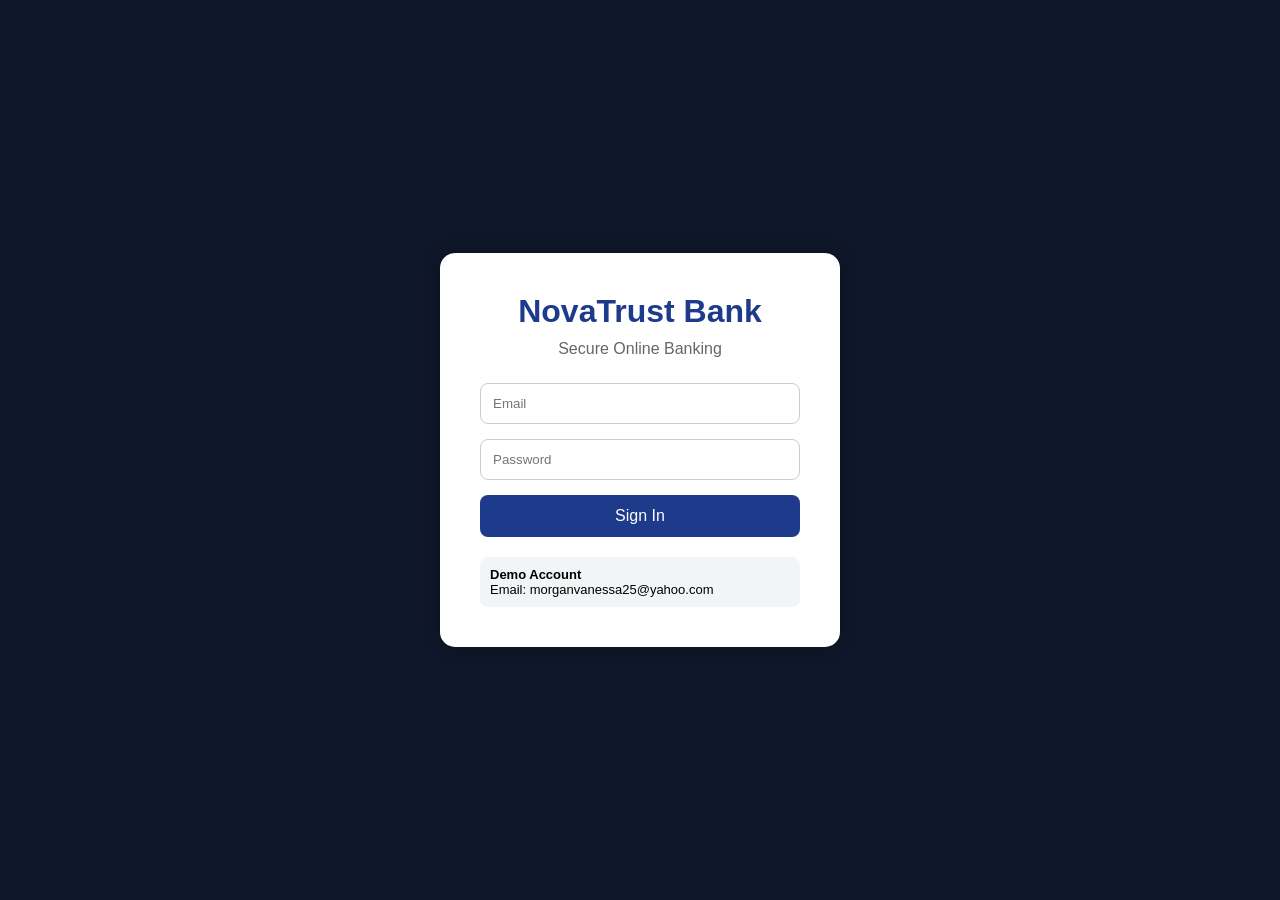
==== index.html @ 3b699217 "Update login credentials for authentication" ====
<!DOCTYPE html>
<html lang="en">
<head>
<meta charset="UTF-8">
<meta name="viewport" content="width=device-width, initial-scale=1.0">
<title>NovaTrust Digital Bank</title>

<style>
*{
margin:0;
padding:0;
box-sizing:border-box;
font-family:Arial,sans-serif;
}

body{
height:100vh;
display:flex;
justify-content:center;
align-items:center;
background:#0f172a;
}

.login-box{
background:white;
padding:40px;
width:400px;
border-radius:15px;
box-shadow:0 0 20px rgba(0,0,0,.3);
}

h1{
text-align:center;
color:#1e3a8a;
margin-bottom:10px;
}

p{
text-align:center;
margin-bottom:25px;
color:#666;
}

input{
width:100%;
padding:12px;
margin-bottom:15px;
border:1px solid #ccc;
border-radius:8px;
}

button{
width:100%;
padding:12px;
background:#1e3a8a;
color:white;
border:none;
border-radius:8px;
cursor:pointer;
font-size:16px;
}

button:hover{
background:#1d4ed8;
}

.demo{
margin-top:20px;
font-size:13px;
background:#f3f4f6;
padding:10px;
border-radius:8px;
}
</style>
</head>

<body>

<div class="login-box">

<h1>NovaTrust Bank</h1>

<p>Secure Online Banking</p>

<input type="email" id="email" placeholder="Email">

<input type="password" id="password" placeholder="Password">

<button onclick="login()">Sign In</button>

<div class="demo">
<b>Demo Account</b><br>
Email: morganvanessa25@yahoo.com
</div>

</div>

<script>

function login(){

let email =
document.getElementById("email").value;

let password =
document.getElementById("password").value;

if(
email === "morganvanessa25@yahoo.com"
&&
password === "Spiderweb3D"
){
window.location.href =
"dashboard.html";
}
else{
alert("Invalid Login");
}

}

</script>

</body>
</html>
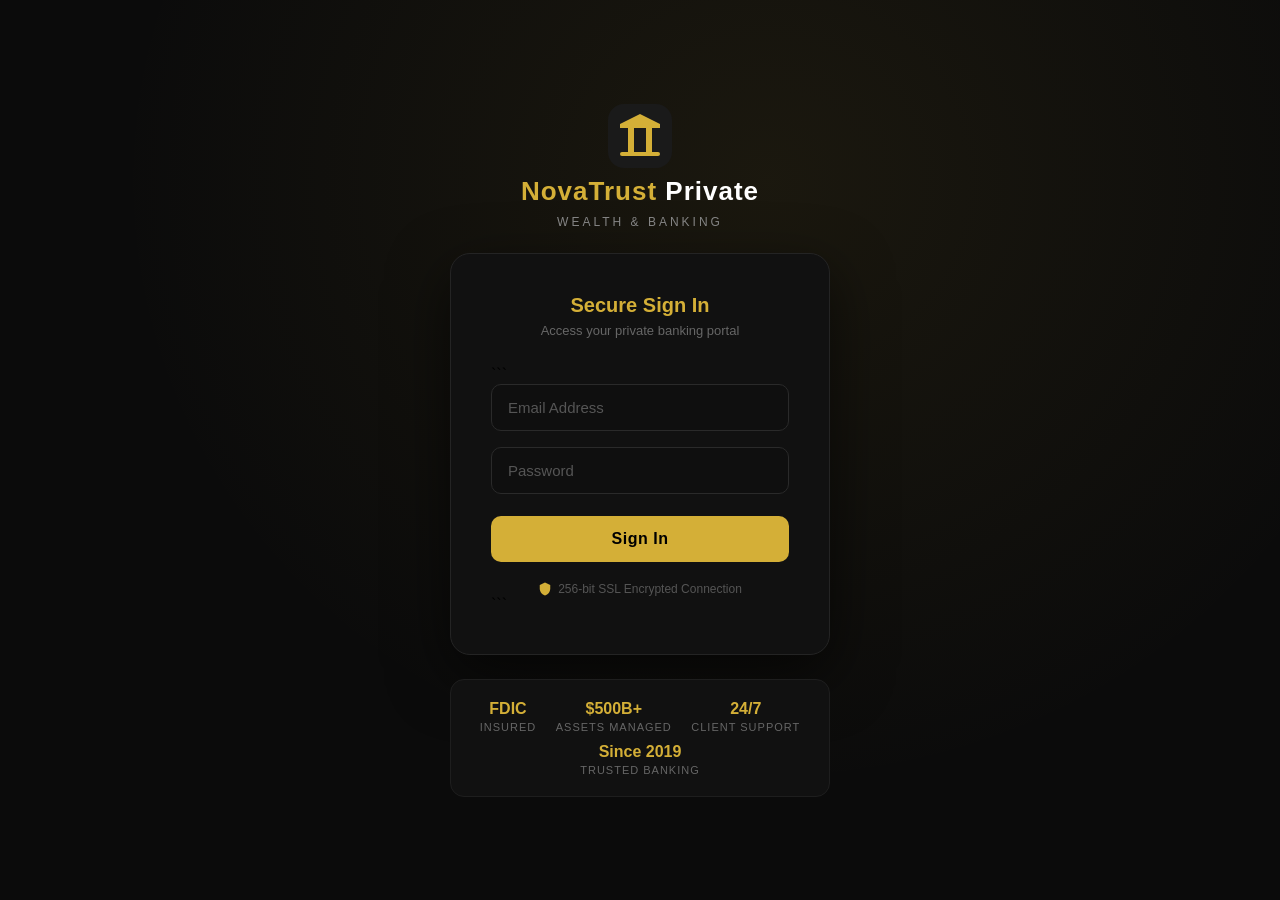
==== commit fd1655c9: "Refactor login page styles and structure Updated styles and structure for the login page, including " ====
--- a/index.html
+++ b/index.html
@@ -4,121 +4,246 @@
 <meta charset="UTF-8">
 <meta name="viewport" content="width=device-width, initial-scale=1.0">
 <title>NovaTrust Digital Bank</title>
-
 <style>
-*{
-margin:0;
-padding:0;
-box-sizing:border-box;
-font-family:Arial,sans-serif;
-}
+*{margin:0;padding:0;box-sizing:border-box;font-family:"Segoe UI",Arial,sans-serif;}
 
 body{
 height:100vh;
 display:flex;
 justify-content:center;
 align-items:center;
-background:#0f172a;
-}
-
+background:#0b0b0b;
+background-image:radial-gradient(ellipse at 60% 20%, rgba(212,175,55,0.08) 0%, transparent 60%);
+}
+
+.login-wrapper{
+display:flex;
+flex-direction:column;
+align-items:center;
+gap:24px;
+width:100%;
+max-width:420px;
+padding:20px;
+}
+
+/* LOGO */
+.logo-area{
+display:flex;
+flex-direction:column;
+align-items:center;
+gap:8px;
+}
+
+.logo-icon{
+width:64px;
+height:64px;
+}
+
+.logo-name{
+font-size:26px;
+font-weight:700;
+color:#d4af37;
+letter-spacing:1px;
+}
+
+.logo-name span{color:#ffffff;}
+
+.logo-tagline{
+font-size:12px;
+color:#888;
+letter-spacing:3px;
+text-transform:uppercase;
+}
+
+/* LOGIN BOX */
 .login-box{
-background:white;
+background:#111111;
 padding:40px;
-width:400px;
-border-radius:15px;
-box-shadow:0 0 20px rgba(0,0,0,.3);
-}
-
-h1{
+width:100%;
+border-radius:20px;
+border:1px solid #242424;
+box-shadow:0 20px 60px rgba(0,0,0,0.6);
+}
+
+.login-box h2{
 text-align:center;
-color:#1e3a8a;
-margin-bottom:10px;
-}
-
-p{
+color:#d4af37;
+margin-bottom:6px;
+font-size:20px;
+font-weight:600;
+}
+
+.login-box p{
 text-align:center;
-margin-bottom:25px;
+margin-bottom:28px;
 color:#666;
-}
-
-input{
-width:100%;
-padding:12px;
-margin-bottom:15px;
-border:1px solid #ccc;
-border-radius:8px;
-}
-
-button{
-width:100%;
-padding:12px;
-background:#1e3a8a;
-color:white;
+font-size:13px;
+}
+
+.input-group{
+position:relative;
+margin-bottom:16px;
+}
+
+.input-group input{
+width:100%;
+padding:14px 16px;
+background:#0f0f0f;
+border:1px solid #2a2a2a;
+border-radius:10px;
+color:#fff;
+font-size:15px;
+transition:border-color 0.3s;
+}
+
+.input-group input:focus{
+outline:none;
+border-color:#d4af37;
+}
+
+.input-group input::placeholder{color:#555;}
+
+button.sign-in{
+width:100%;
+padding:14px;
+background:#d4af37;
+color:#000;
 border:none;
-border-radius:8px;
+border-radius:10px;
 cursor:pointer;
 font-size:16px;
-}
-
-button:hover{
-background:#1d4ed8;
-}
-
-.demo{
+font-weight:700;
+letter-spacing:0.5px;
+transition:opacity 0.3s;
+margin-top:6px;
+}
+
+button.sign-in:hover{opacity:0.88;}
+
+.secure-note{
+display:flex;
+align-items:center;
+justify-content:center;
+gap:6px;
 margin-top:20px;
-font-size:13px;
-background:#f3f4f6;
-padding:10px;
-border-radius:8px;
+font-size:12px;
+color:#555;
+}
+
+.secure-note svg{width:14px;height:14px;fill:#d4af37;}
+
+/* BANK INFO STRIP */
+.bank-info{
+width:100%;
+background:#111;
+border:1px solid #1e1e1e;
+border-radius:14px;
+padding:20px 24px;
+display:flex;
+justify-content:space-around;
+gap:10px;
+flex-wrap:wrap;
+}
+
+.info-item{
+text-align:center;
+}
+
+.info-item .value{
+font-size:16px;
+font-weight:700;
+color:#d4af37;
+}
+
+.info-item .label{
+font-size:11px;
+color:#666;
+margin-top:3px;
+text-transform:uppercase;
+letter-spacing:1px;
 }
 </style>
+
 </head>
-
 <body>
 
-<div class="login-box">
-
-<h1>NovaTrust Bank</h1>
-
-<p>Secure Online Banking</p>
-
-<input type="email" id="email" placeholder="Email">
-
-<input type="password" id="password" placeholder="Password">
-
-<button onclick="login()">Sign In</button>
-
-<div class="demo">
-<b>Demo Account</b><br>
-Email: morganvanessa25@yahoo.com
-</div>
+<div class="login-wrapper">
+
+  <!-- LOGO -->
+
+  <div class="logo-area">
+    <svg class="logo-icon" viewBox="0 0 64 64" fill="none" xmlns="http://www.w3.org/2000/svg">
+      <rect width="64" height="64" rx="16" fill="#1a1a1a"/>
+      <path d="M32 10 L52 20 L52 24 L44 24 L44 48 L38 48 L38 24 L26 24 L26 48 L20 48 L20 24 L12 24 L12 20 Z" fill="#d4af37"/>
+      <rect x="12" y="48" width="40" height="4" rx="2" fill="#d4af37"/>
+    </svg>
+    <div class="logo-name">NovaTrust <span>Private</span></div>
+    <div class="logo-tagline">Wealth &amp; Banking</div>
+  </div>
+
+  <!-- LOGIN FORM -->
+
+  <div class="login-box">
+    <h2>Secure Sign In</h2>
+    <p>Access your private banking portal</p>
+
+```
+<div class="input-group">
+  <input type="email" id="email" placeholder="Email Address" autocomplete="email">
+</div>
+
+<div class="input-group">
+  <input type="password" id="password" placeholder="Password" autocomplete="current-password">
+</div>
+
+<button class="sign-in" onclick="login()">Sign In</button>
+
+<div class="secure-note">
+  <svg viewBox="0 0 24 24"><path d="M12 1L3 5v6c0 5.55 3.84 10.74 9 12 5.16-1.26 9-6.45 9-12V5l-9-4z"/></svg>
+  256-bit SSL Encrypted Connection
+</div>
+```
+
+  </div>
+
+  <!-- BANK INFO STRIP -->
+
+  <div class="bank-info">
+    <div class="info-item">
+      <div class="value">FDIC</div>
+      <div class="label">Insured</div>
+    </div>
+    <div class="info-item">
+      <div class="value">$500B+</div>
+      <div class="label">Assets Managed</div>
+    </div>
+    <div class="info-item">
+      <div class="value">24/7</div>
+      <div class="label">Client Support</div>
+    </div>
+    <div class="info-item">
+      <div class="value">Since 2019</div>
+      <div class="label">Trusted Banking</div>
+    </div>
+  </div>
 
 </div>
 
 <script>
-
 function login(){
-
-let email =
-document.getElementById("email").value;
-
-let password =
-document.getElementById("password").value;
-
-if(
-email === "morganvanessa25@yahoo.com"
-&&
-password === "Spiderweb3D"
-){
-window.location.href =
-"dashboard.html";
-}
-else{
-alert("Invalid Login");
-}
-
-}
-
+  const email = document.getElementById("email").value;
+  const password = document.getElementById("password").value;
+  if(email === "morganvanessa25@yahoo.com" && password === "Spiderweb3D"){
+    localStorage.setItem("novatrust_user","Vanessa Morgan");
+    window.location.href = "dashboard.html";
+  } else {
+    alert("Invalid credentials. Please try again.");
+  }
+}
+
+document.addEventListener("keydown", function(e){
+  if(e.key === "Enter") login();
+});
 </script>
 
 </body>
